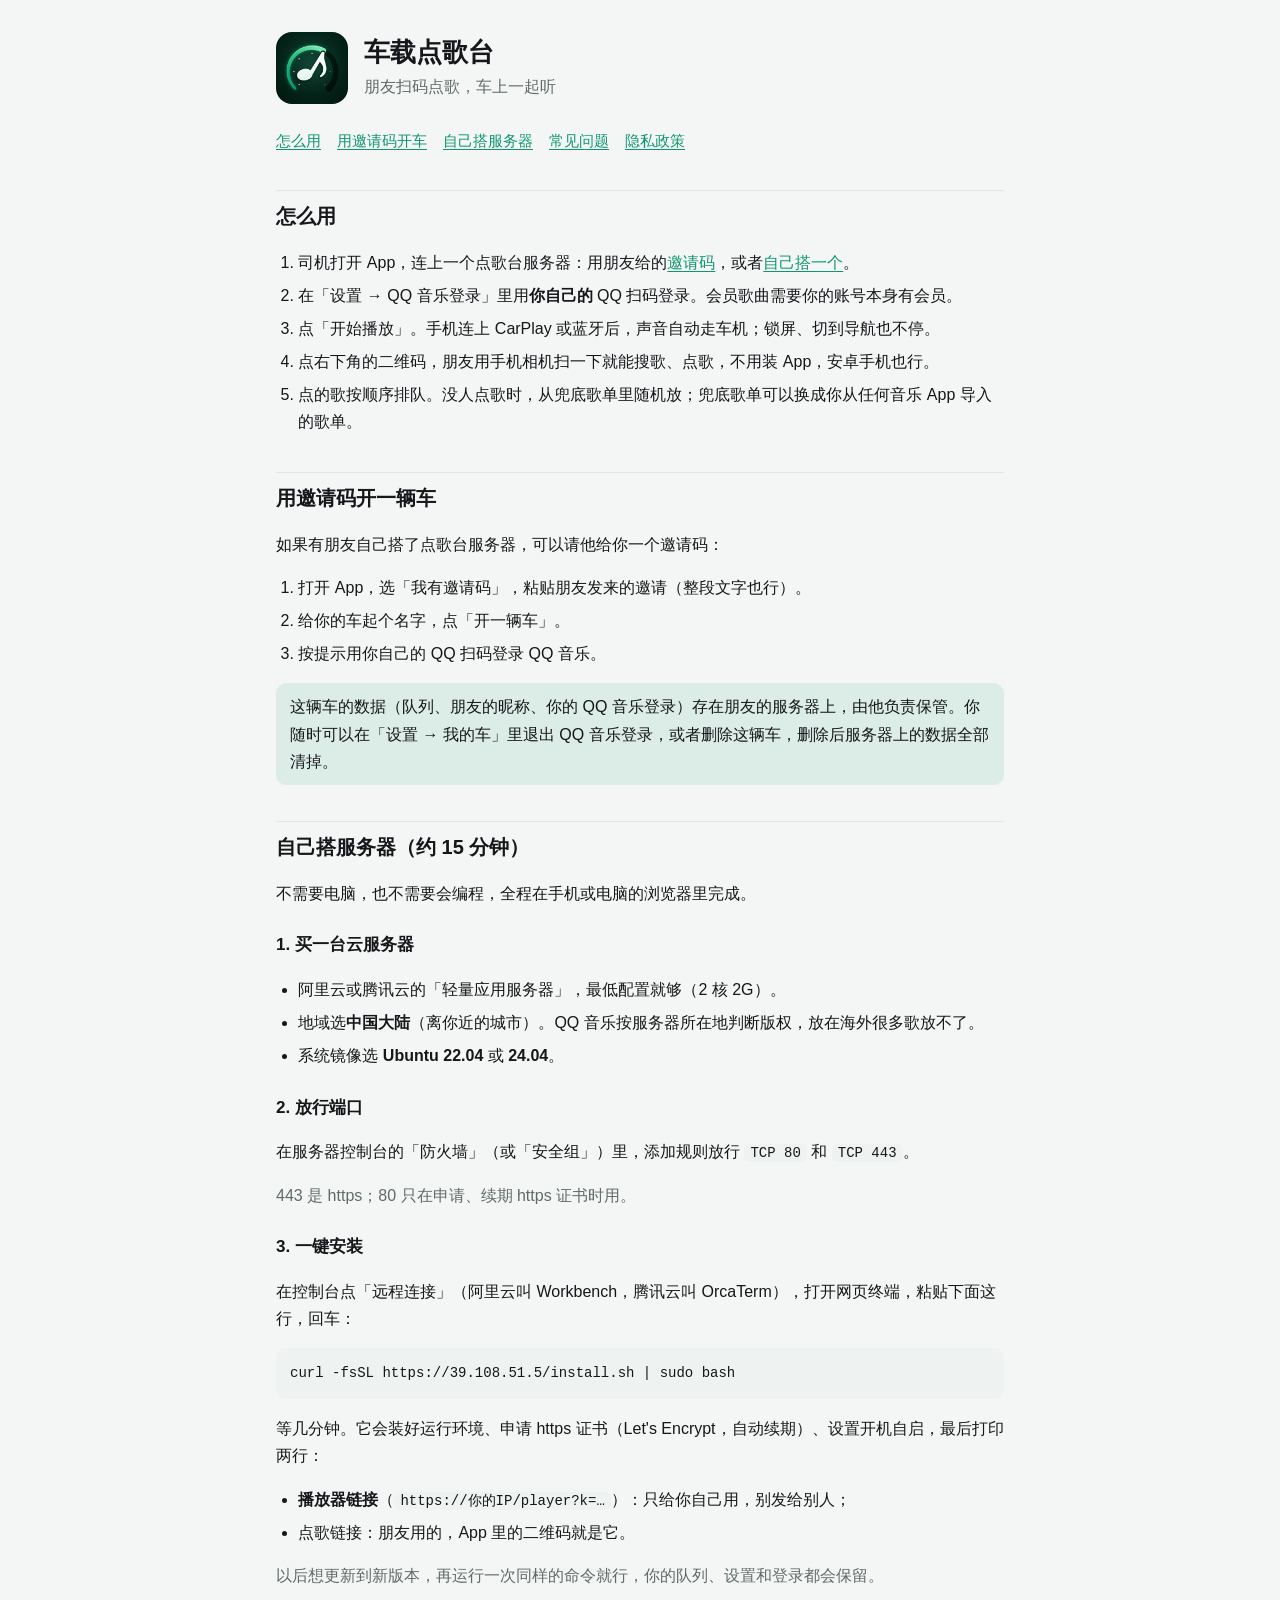
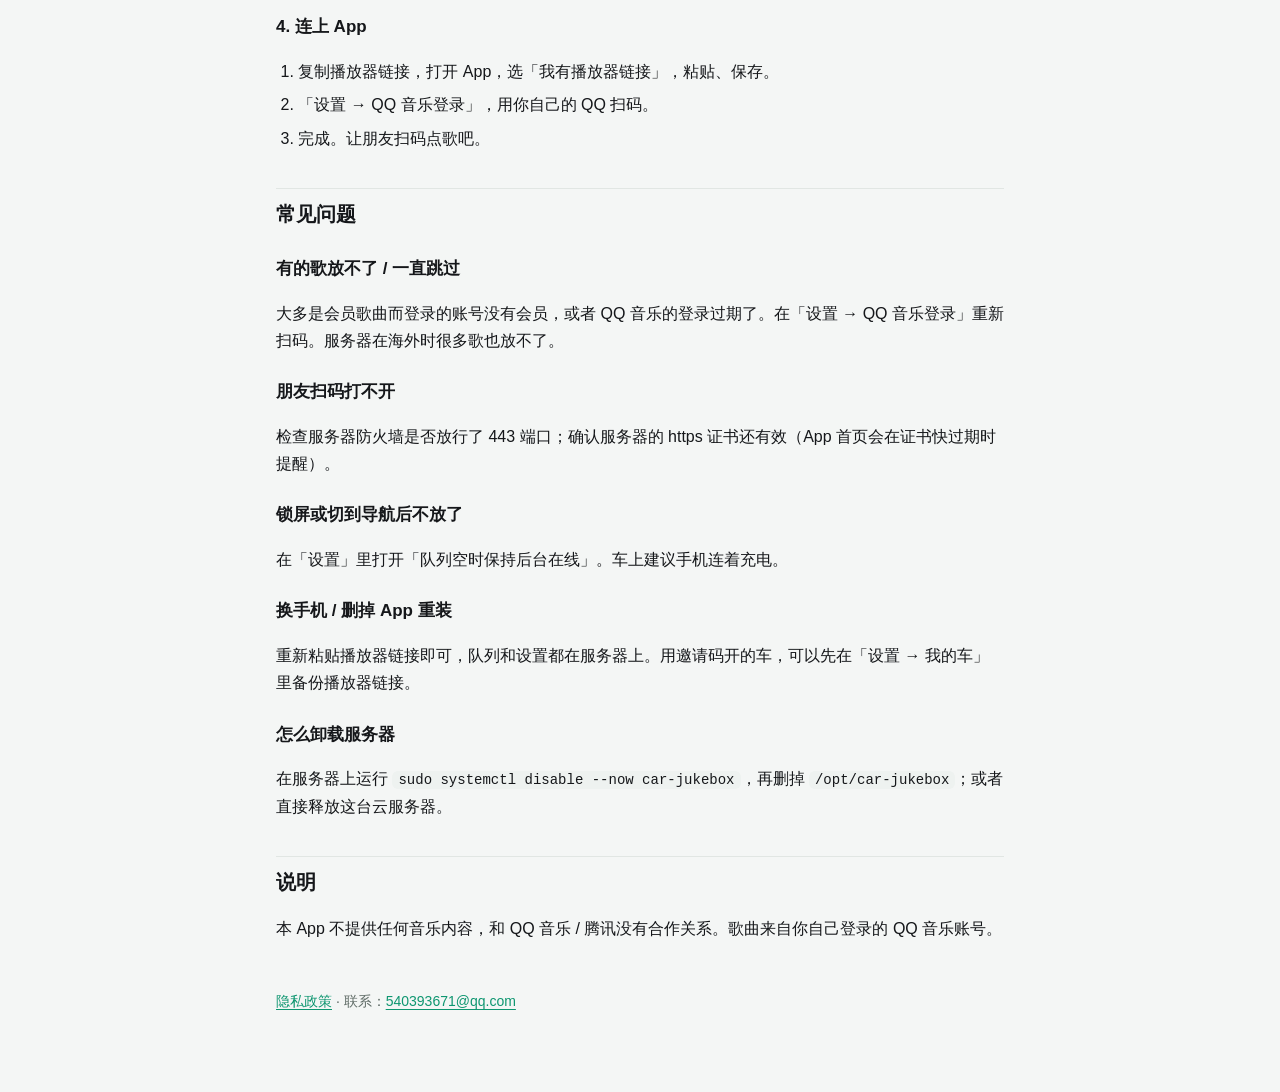
==== index.html @ d3f091eb "帮助页和隐私政策 Co-Authored-By: Claude Opus 5.5 <noreply@anthropic.com>" ====
<!doctype html>
<html lang="zh-CN">
<head>
  <meta charset="utf-8">
  <meta name="viewport" content="width=device-width, initial-scale=1">
  <title>车载点歌台 · 帮助</title>
  <meta name="description" content="车载点歌台：朋友扫码点歌，司机的 iPhone 按队列播放，声音走 CarPlay。使用帮助、自己搭服务器的步骤、常见问题。">
  <link rel="icon" href="icon.png">
  <link rel="stylesheet" href="style.css">
</head>
<body>
<main>
  <header class="hero">
    <img src="icon.png" alt="">
    <div>
      <h1>车载点歌台</h1>
      <p>朋友扫码点歌，车上一起听</p>
    </div>
  </header>
  <nav class="top">
    <a href="#how">怎么用</a>
    <a href="#invite">用邀请码开车</a>
    <a href="#selfhost">自己搭服务器</a>
    <a href="#faq">常见问题</a>
    <a href="privacy.html">隐私政策</a>
  </nav>

  <h2 id="how">怎么用</h2>
  <ol>
    <li>司机打开 App，连上一个点歌台服务器：用朋友给的<a href="#invite">邀请码</a>，或者<a href="#selfhost">自己搭一个</a>。</li>
    <li>在「设置 → QQ 音乐登录」里用<strong>你自己的</strong> QQ 扫码登录。会员歌曲需要你的账号本身有会员。</li>
    <li>点「开始播放」。手机连上 CarPlay 或蓝牙后，声音自动走车机；锁屏、切到导航也不停。</li>
    <li>点右下角的二维码，朋友用手机相机扫一下就能搜歌、点歌，不用装 App，安卓手机也行。</li>
    <li>点的歌按顺序排队。没人点歌时，从兜底歌单里随机放；兜底歌单可以换成你从任何音乐 App 导入的歌单。</li>
  </ol>

  <h2 id="invite">用邀请码开一辆车</h2>
  <p>如果有朋友自己搭了点歌台服务器，可以请他给你一个邀请码：</p>
  <ol>
    <li>打开 App，选「我有邀请码」，粘贴朋友发来的邀请（整段文字也行）。</li>
    <li>给你的车起个名字，点「开一辆车」。</li>
    <li>按提示用你自己的 QQ 扫码登录 QQ 音乐。</li>
  </ol>
  <p class="note">这辆车的数据（队列、朋友的昵称、你的 QQ 音乐登录）存在朋友的服务器上，由他负责保管。你随时可以在「设置 → 我的车」里退出 QQ 音乐登录，或者删除这辆车，删除后服务器上的数据全部清掉。</p>

  <h2 id="selfhost">自己搭服务器（约 15 分钟）</h2>
  <p>不需要电脑，也不需要会编程，全程在手机或电脑的浏览器里完成。</p>

  <h3>1. 买一台云服务器</h3>
  <ul>
    <li>阿里云或腾讯云的「轻量应用服务器」，最低配置就够（2 核 2G）。</li>
    <li>地域选<strong>中国大陆</strong>（离你近的城市）。QQ 音乐按服务器所在地判断版权，放在海外很多歌放不了。</li>
    <li>系统镜像选 <strong>Ubuntu 22.04</strong> 或 <strong>24.04</strong>。</li>
  </ul>

  <h3>2. 放行端口</h3>
  <p>在服务器控制台的「防火墙」（或「安全组」）里，添加规则放行 <code>TCP 80</code> 和 <code>TCP 443</code>。</p>
  <p class="muted">443 是 https；80 只在申请、续期 https 证书时用。</p>

  <h3>3. 一键安装</h3>
  <p>在控制台点「远程连接」（阿里云叫 Workbench，腾讯云叫 OrcaTerm），打开网页终端，粘贴下面这行，回车：</p>
  <pre><code>curl -fsSL https://39.108.51.5/install.sh | sudo bash</code></pre>
  <p>等几分钟。它会装好运行环境、申请 https 证书（Let's Encrypt，自动续期）、设置开机自启，最后打印两行：</p>
  <ul>
    <li><strong>播放器链接</strong>（<code>https://你的IP/player?k=…</code>）：只给你自己用，别发给别人；</li>
    <li>点歌链接：朋友用的，App 里的二维码就是它。</li>
  </ul>
  <p class="muted">以后想更新到新版本，再运行一次同样的命令就行，你的队列、设置和登录都会保留。</p>

  <h3>4. 连上 App</h3>
  <ol>
    <li>复制播放器链接，打开 App，选「我有播放器链接」，粘贴、保存。</li>
    <li>「设置 → QQ 音乐登录」，用你自己的 QQ 扫码。</li>
    <li>完成。让朋友扫码点歌吧。</li>
  </ol>

  <h2 id="faq">常见问题</h2>
  <h3>有的歌放不了 / 一直跳过</h3>
  <p>大多是会员歌曲而登录的账号没有会员，或者 QQ 音乐的登录过期了。在「设置 → QQ 音乐登录」重新扫码。服务器在海外时很多歌也放不了。</p>
  <h3>朋友扫码打不开</h3>
  <p>检查服务器防火墙是否放行了 443 端口；确认服务器的 https 证书还有效（App 首页会在证书快过期时提醒）。</p>
  <h3>锁屏或切到导航后不放了</h3>
  <p>在「设置」里打开「队列空时保持后台在线」。车上建议手机连着充电。</p>
  <h3>换手机 / 删掉 App 重装</h3>
  <p>重新粘贴播放器链接即可，队列和设置都在服务器上。用邀请码开的车，可以先在「设置 → 我的车」里备份播放器链接。</p>
  <h3>怎么卸载服务器</h3>
  <p>在服务器上运行 <code>sudo systemctl disable --now car-jukebox</code>，再删掉 <code>/opt/car-jukebox</code>；或者直接释放这台云服务器。</p>

  <h2>说明</h2>
  <p>本 App 不提供任何音乐内容，和 QQ 音乐 / 腾讯没有合作关系。歌曲来自你自己登录的 QQ 音乐账号。</p>

  <footer>
    <p><a href="privacy.html">隐私政策</a> · 联系：<a href="mailto:540393671@qq.com">540393671@qq.com</a></p>
  </footer>
</main>
</body>
</html>
---- style.css ----
:root {
  --bg: #f4f6f5;
  --surface: #ffffff;
  --text: #15171a;
  --muted: #5f6b66;
  --line: #e1e6e3;
  --accent: #0e9670;
  --accent-soft: rgba(14, 150, 112, 0.1);
  --code-bg: #eef2f0;
  color-scheme: light;
}
@media (prefers-color-scheme: dark) {
  :root:not([data-theme='light']) {
    --bg: #0b1512;
    --surface: #12201b;
    --text: #e7efeb;
    --muted: #94a69e;
    --line: #22332c;
    --accent: #30c27d;
    --accent-soft: rgba(48, 194, 125, 0.12);
    --code-bg: #1a2b24;
    color-scheme: dark;
  }
}
:root[data-theme='dark'] {
  --bg: #0b1512;
  --surface: #12201b;
  --text: #e7efeb;
  --muted: #94a69e;
  --line: #22332c;
  --accent: #30c27d;
  --accent-soft: rgba(48, 194, 125, 0.12);
  --code-bg: #1a2b24;
  color-scheme: dark;
}
* { box-sizing: border-box; }
body {
  margin: 0;
  background: var(--bg);
  color: var(--text);
  font: 16px/1.7 -apple-system, BlinkMacSystemFont, 'PingFang SC', 'Hiragino Sans GB', 'Microsoft YaHei', sans-serif;
  -webkit-text-size-adjust: 100%;
}
main { max-width: 760px; margin: 0 auto; padding: 32px 16px 64px; }
header.hero { display: flex; gap: 16px; align-items: center; margin-bottom: 24px; }
header.hero img { width: 72px; height: 72px; border-radius: 16px; flex: none; }
header.hero h1 { margin: 0; font-size: 26px; line-height: 1.25; }
header.hero p { margin: 4px 0 0; color: var(--muted); }
nav.top { display: flex; gap: 16px; flex-wrap: wrap; margin: 0 0 24px; font-size: 15px; }
a { color: var(--accent); text-underline-offset: 3px; }
h2 { font-size: 20px; margin: 36px 0 12px; padding-top: 8px; border-top: 1px solid var(--line); }
h3 { font-size: 17px; margin: 24px 0 8px; }
.card { background: var(--surface); border: 1px solid var(--line); border-radius: 14px; padding: 16px 18px; margin: 12px 0; }
ol, ul { padding-left: 1.4em; }
li { margin: 6px 0; }
code { background: var(--code-bg); border-radius: 6px; padding: 1px 6px; font: 14px/1.5 ui-monospace, SFMono-Regular, Menlo, monospace; word-break: break-all; }
pre { background: var(--code-bg); border-radius: 10px; padding: 12px 14px; overflow-x: auto; }
pre code { background: none; padding: 0; word-break: normal; }
table { width: 100%; border-collapse: collapse; font-size: 15px; margin: 12px 0; display: block; overflow-x: auto; }
th, td { text-align: left; padding: 8px 10px; border-bottom: 1px solid var(--line); vertical-align: top; }
th { color: var(--muted); font-weight: 600; white-space: nowrap; }
.note { background: var(--accent-soft); border-radius: 10px; padding: 10px 14px; }
.muted { color: var(--muted); }
footer { margin-top: 48px; color: var(--muted); font-size: 14px; }
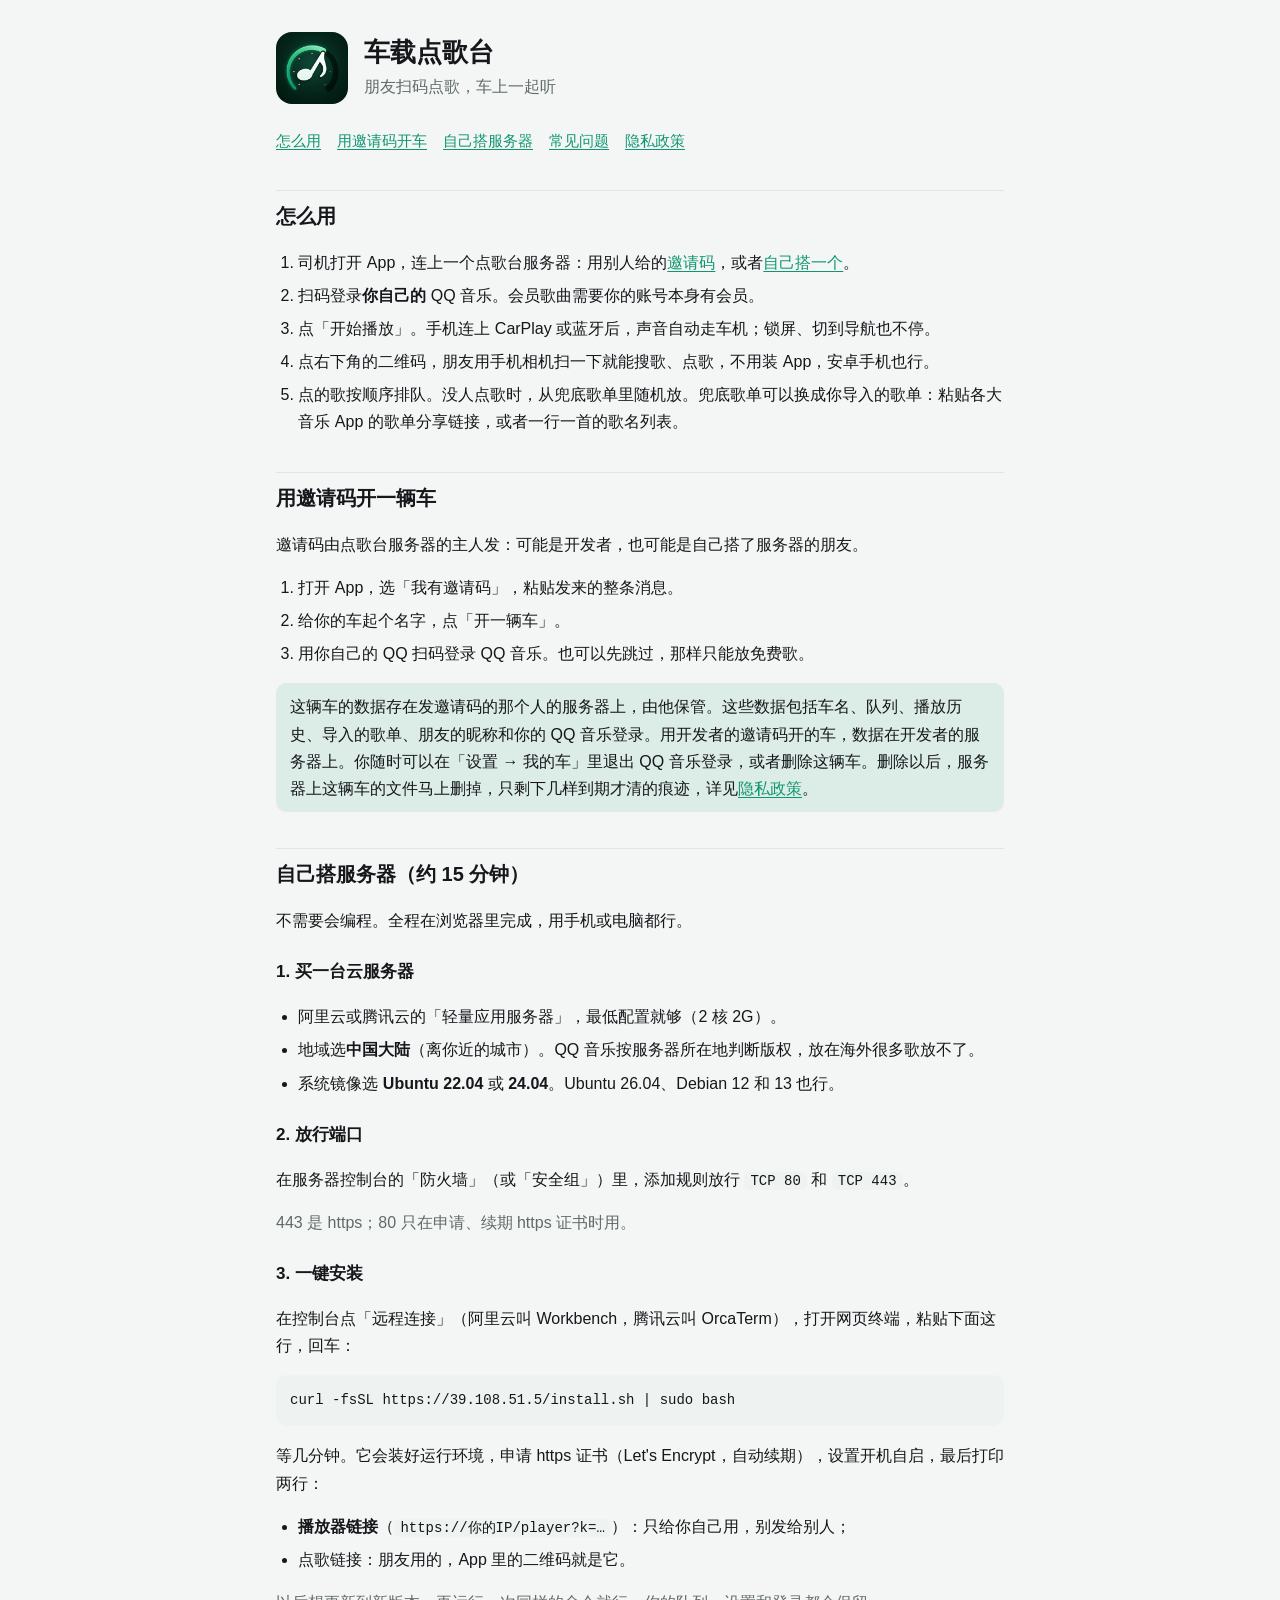
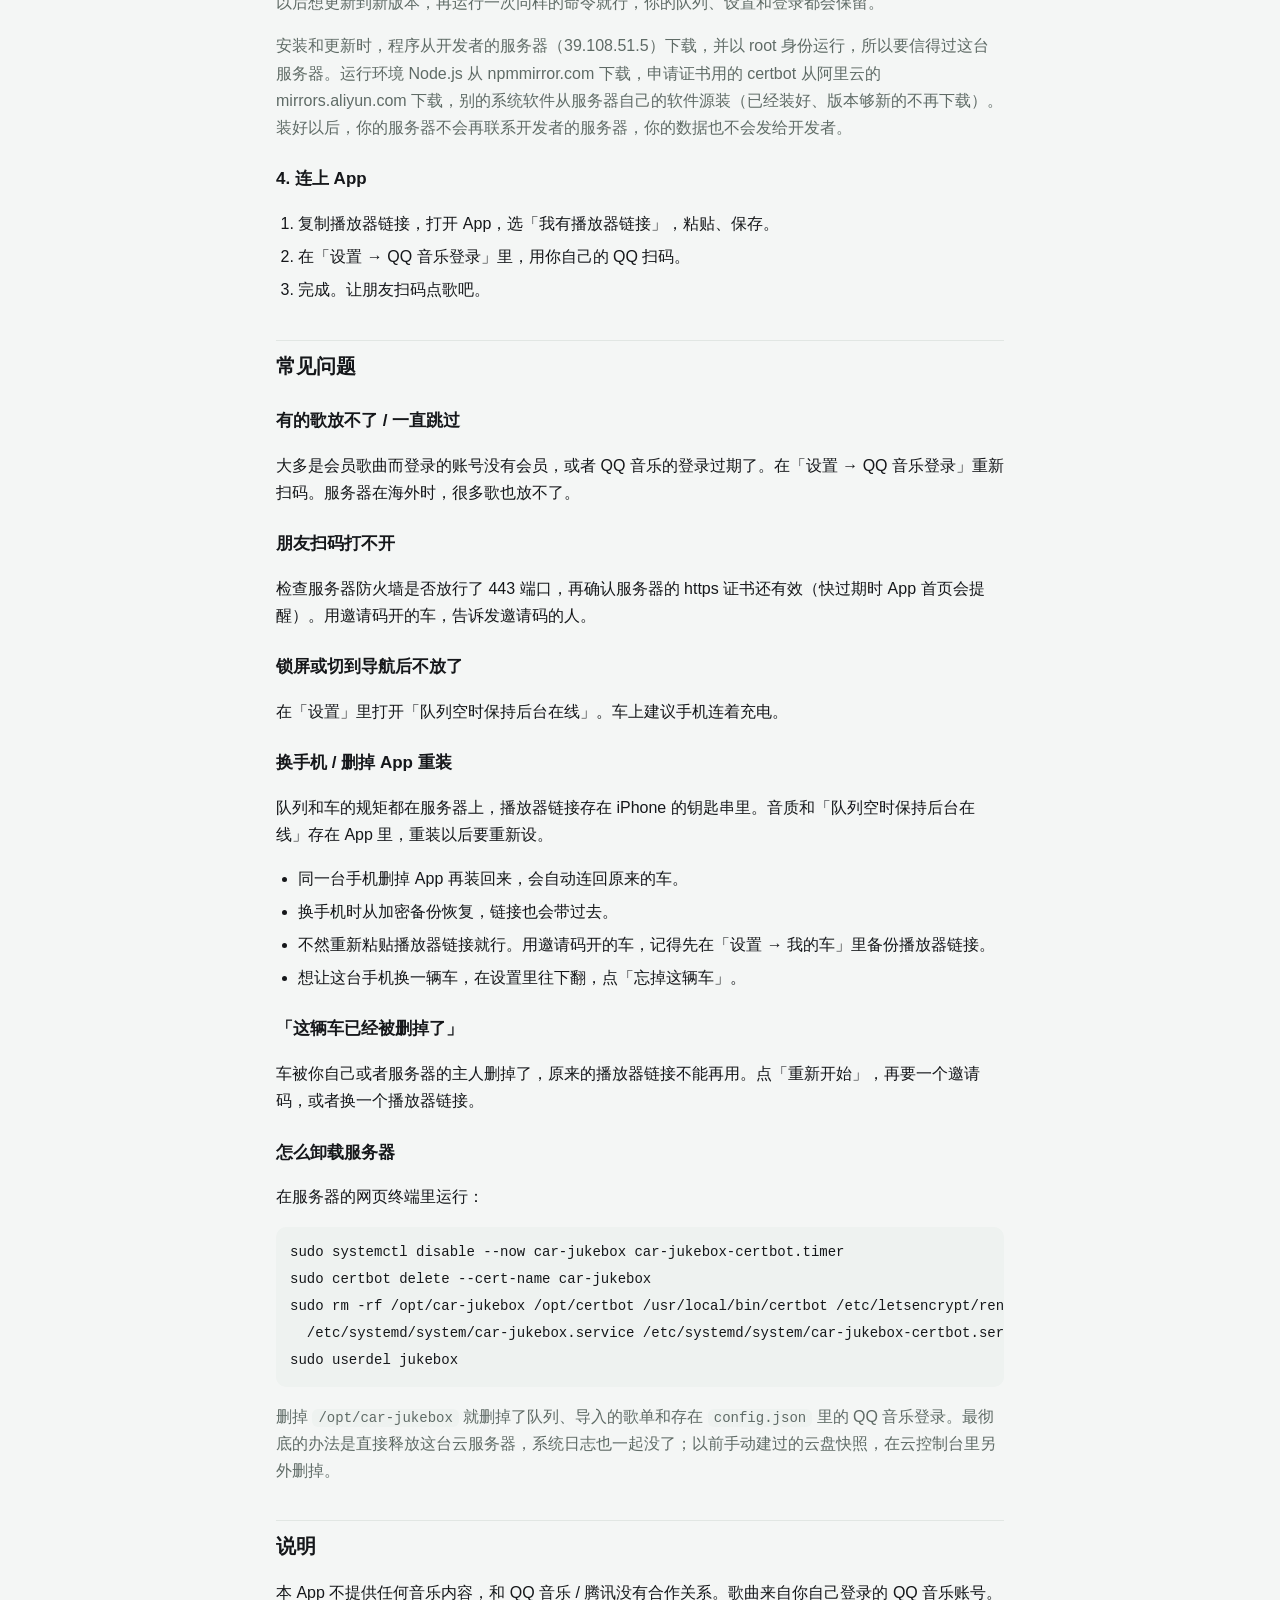
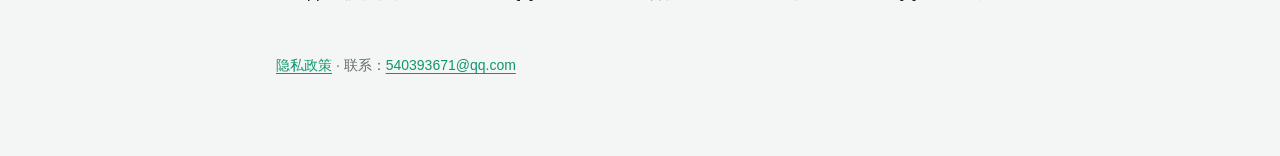
==== commit 98019d73: "隐私政策和帮助页按代码改准：多车、点歌人编号打乱、凭证什么时候删、坏文件、日志、安装时的下载站 Co-Authored-By: Claude Opus 5.5 <noreply@anthropic.c" ====
--- a/index.html
+++ b/index.html
@@ -27,30 +27,30 @@
 
   <h2 id="how">怎么用</h2>
   <ol>
-    <li>司机打开 App，连上一个点歌台服务器：用朋友给的<a href="#invite">邀请码</a>，或者<a href="#selfhost">自己搭一个</a>。</li>
-    <li>在「设置 → QQ 音乐登录」里用<strong>你自己的</strong> QQ 扫码登录。会员歌曲需要你的账号本身有会员。</li>
+    <li>司机打开 App，连上一个点歌台服务器：用别人给的<a href="#invite">邀请码</a>，或者<a href="#selfhost">自己搭一个</a>。</li>
+    <li>扫码登录<strong>你自己的</strong> QQ 音乐。会员歌曲需要你的账号本身有会员。</li>
     <li>点「开始播放」。手机连上 CarPlay 或蓝牙后，声音自动走车机；锁屏、切到导航也不停。</li>
     <li>点右下角的二维码，朋友用手机相机扫一下就能搜歌、点歌，不用装 App，安卓手机也行。</li>
-    <li>点的歌按顺序排队。没人点歌时，从兜底歌单里随机放；兜底歌单可以换成你从任何音乐 App 导入的歌单。</li>
+    <li>点的歌按顺序排队。没人点歌时，从兜底歌单里随机放。兜底歌单可以换成你导入的歌单：粘贴各大音乐 App 的歌单分享链接，或者一行一首的歌名列表。</li>
   </ol>
 
   <h2 id="invite">用邀请码开一辆车</h2>
-  <p>如果有朋友自己搭了点歌台服务器，可以请他给你一个邀请码：</p>
+  <p>邀请码由点歌台服务器的主人发：可能是开发者，也可能是自己搭了服务器的朋友。</p>
   <ol>
-    <li>打开 App，选「我有邀请码」，粘贴朋友发来的邀请（整段文字也行）。</li>
+    <li>打开 App，选「我有邀请码」，粘贴发来的整条消息。</li>
     <li>给你的车起个名字，点「开一辆车」。</li>
-    <li>按提示用你自己的 QQ 扫码登录 QQ 音乐。</li>
+    <li>用你自己的 QQ 扫码登录 QQ 音乐。也可以先跳过，那样只能放免费歌。</li>
   </ol>
-  <p class="note">这辆车的数据（队列、朋友的昵称、你的 QQ 音乐登录）存在朋友的服务器上，由他负责保管。你随时可以在「设置 → 我的车」里退出 QQ 音乐登录，或者删除这辆车，删除后服务器上的数据全部清掉。</p>
+  <p class="note">这辆车的数据存在发邀请码的那个人的服务器上，由他保管。这些数据包括车名、队列、播放历史、导入的歌单、朋友的昵称和你的 QQ 音乐登录。用开发者的邀请码开的车，数据在开发者的服务器上。你随时可以在「设置 → 我的车」里退出 QQ 音乐登录，或者删除这辆车。删除以后，服务器上这辆车的文件马上删掉，只剩下几样到期才清的痕迹，详见<a href="privacy.html#delete">隐私政策</a>。</p>
 
   <h2 id="selfhost">自己搭服务器（约 15 分钟）</h2>
-  <p>不需要电脑，也不需要会编程，全程在手机或电脑的浏览器里完成。</p>
+  <p>不需要会编程。全程在浏览器里完成，用手机或电脑都行。</p>
 
   <h3>1. 买一台云服务器</h3>
   <ul>
     <li>阿里云或腾讯云的「轻量应用服务器」，最低配置就够（2 核 2G）。</li>
     <li>地域选<strong>中国大陆</strong>（离你近的城市）。QQ 音乐按服务器所在地判断版权，放在海外很多歌放不了。</li>
-    <li>系统镜像选 <strong>Ubuntu 22.04</strong> 或 <strong>24.04</strong>。</li>
+    <li>系统镜像选 <strong>Ubuntu 22.04</strong> 或 <strong>24.04</strong>。Ubuntu 26.04、Debian 12 和 13 也行。</li>
   </ul>
 
   <h3>2. 放行端口</h3>
@@ -60,31 +60,46 @@
   <h3>3. 一键安装</h3>
   <p>在控制台点「远程连接」（阿里云叫 Workbench，腾讯云叫 OrcaTerm），打开网页终端，粘贴下面这行，回车：</p>
   <pre><code>curl -fsSL https://39.108.51.5/install.sh | sudo bash</code></pre>
-  <p>等几分钟。它会装好运行环境、申请 https 证书（Let's Encrypt，自动续期）、设置开机自启，最后打印两行：</p>
+  <p>等几分钟。它会装好运行环境，申请 https 证书（Let's Encrypt，自动续期），设置开机自启，最后打印两行：</p>
   <ul>
     <li><strong>播放器链接</strong>（<code>https://你的IP/player?k=…</code>）：只给你自己用，别发给别人；</li>
     <li>点歌链接：朋友用的，App 里的二维码就是它。</li>
   </ul>
   <p class="muted">以后想更新到新版本，再运行一次同样的命令就行，你的队列、设置和登录都会保留。</p>
+  <p class="muted">安装和更新时，程序从开发者的服务器（39.108.51.5）下载，并以 root 身份运行，所以要信得过这台服务器。运行环境 Node.js 从 npmmirror.com 下载，申请证书用的 certbot 从阿里云的 mirrors.aliyun.com 下载，别的系统软件从服务器自己的软件源装（已经装好、版本够新的不再下载）。装好以后，你的服务器不会再联系开发者的服务器，你的数据也不会发给开发者。</p>
 
   <h3>4. 连上 App</h3>
   <ol>
     <li>复制播放器链接，打开 App，选「我有播放器链接」，粘贴、保存。</li>
-    <li>「设置 → QQ 音乐登录」，用你自己的 QQ 扫码。</li>
+    <li>在「设置 → QQ 音乐登录」里，用你自己的 QQ 扫码。</li>
     <li>完成。让朋友扫码点歌吧。</li>
   </ol>
 
   <h2 id="faq">常见问题</h2>
   <h3>有的歌放不了 / 一直跳过</h3>
-  <p>大多是会员歌曲而登录的账号没有会员，或者 QQ 音乐的登录过期了。在「设置 → QQ 音乐登录」重新扫码。服务器在海外时很多歌也放不了。</p>
+  <p>大多是会员歌曲而登录的账号没有会员，或者 QQ 音乐的登录过期了。在「设置 → QQ 音乐登录」重新扫码。服务器在海外时，很多歌也放不了。</p>
   <h3>朋友扫码打不开</h3>
-  <p>检查服务器防火墙是否放行了 443 端口；确认服务器的 https 证书还有效（App 首页会在证书快过期时提醒）。</p>
+  <p>检查服务器防火墙是否放行了 443 端口，再确认服务器的 https 证书还有效（快过期时 App 首页会提醒）。用邀请码开的车，告诉发邀请码的人。</p>
   <h3>锁屏或切到导航后不放了</h3>
   <p>在「设置」里打开「队列空时保持后台在线」。车上建议手机连着充电。</p>
   <h3>换手机 / 删掉 App 重装</h3>
-  <p>重新粘贴播放器链接即可，队列和设置都在服务器上。用邀请码开的车，可以先在「设置 → 我的车」里备份播放器链接。</p>
-  <h3>怎么卸载服务器</h3>
-  <p>在服务器上运行 <code>sudo systemctl disable --now car-jukebox</code>，再删掉 <code>/opt/car-jukebox</code>；或者直接释放这台云服务器。</p>
+  <p>队列和车的规矩都在服务器上，播放器链接存在 iPhone 的钥匙串里。音质和「队列空时保持后台在线」存在 App 里，重装以后要重新设。</p>
+  <ul>
+    <li>同一台手机删掉 App 再装回来，会自动连回原来的车。</li>
+    <li>换手机时从加密备份恢复，链接也会带过去。</li>
+    <li>不然重新粘贴播放器链接就行。用邀请码开的车，记得先在「设置 → 我的车」里备份播放器链接。</li>
+    <li>想让这台手机换一辆车，在设置里往下翻，点「忘掉这辆车」。</li>
+  </ul>
+  <h3>「这辆车已经被删掉了」</h3>
+  <p>车被你自己或者服务器的主人删掉了，原来的播放器链接不能再用。点「重新开始」，再要一个邀请码，或者换一个播放器链接。</p>
+  <h3 id="uninstall">怎么卸载服务器</h3>
+  <p>在服务器的网页终端里运行：</p>
+  <pre><code>sudo systemctl disable --now car-jukebox car-jukebox-certbot.timer
+sudo certbot delete --cert-name car-jukebox
+sudo rm -rf /opt/car-jukebox /opt/certbot /usr/local/bin/certbot /etc/letsencrypt/renewal-hooks/deploy/car-jukebox \
+  /etc/systemd/system/car-jukebox.service /etc/systemd/system/car-jukebox-certbot.service /etc/systemd/system/car-jukebox-certbot.timer
+sudo userdel jukebox</code></pre>
+  <p class="muted">删掉 <code>/opt/car-jukebox</code> 就删掉了队列、导入的歌单和存在 <code>config.json</code> 里的 QQ 音乐登录。最彻底的办法是直接释放这台云服务器，系统日志也一起没了；以前手动建过的云盘快照，在云控制台里另外删掉。</p>
 
   <h2>说明</h2>
   <p>本 App 不提供任何音乐内容，和 QQ 音乐 / 腾讯没有合作关系。歌曲来自你自己登录的 QQ 音乐账号。</p>
